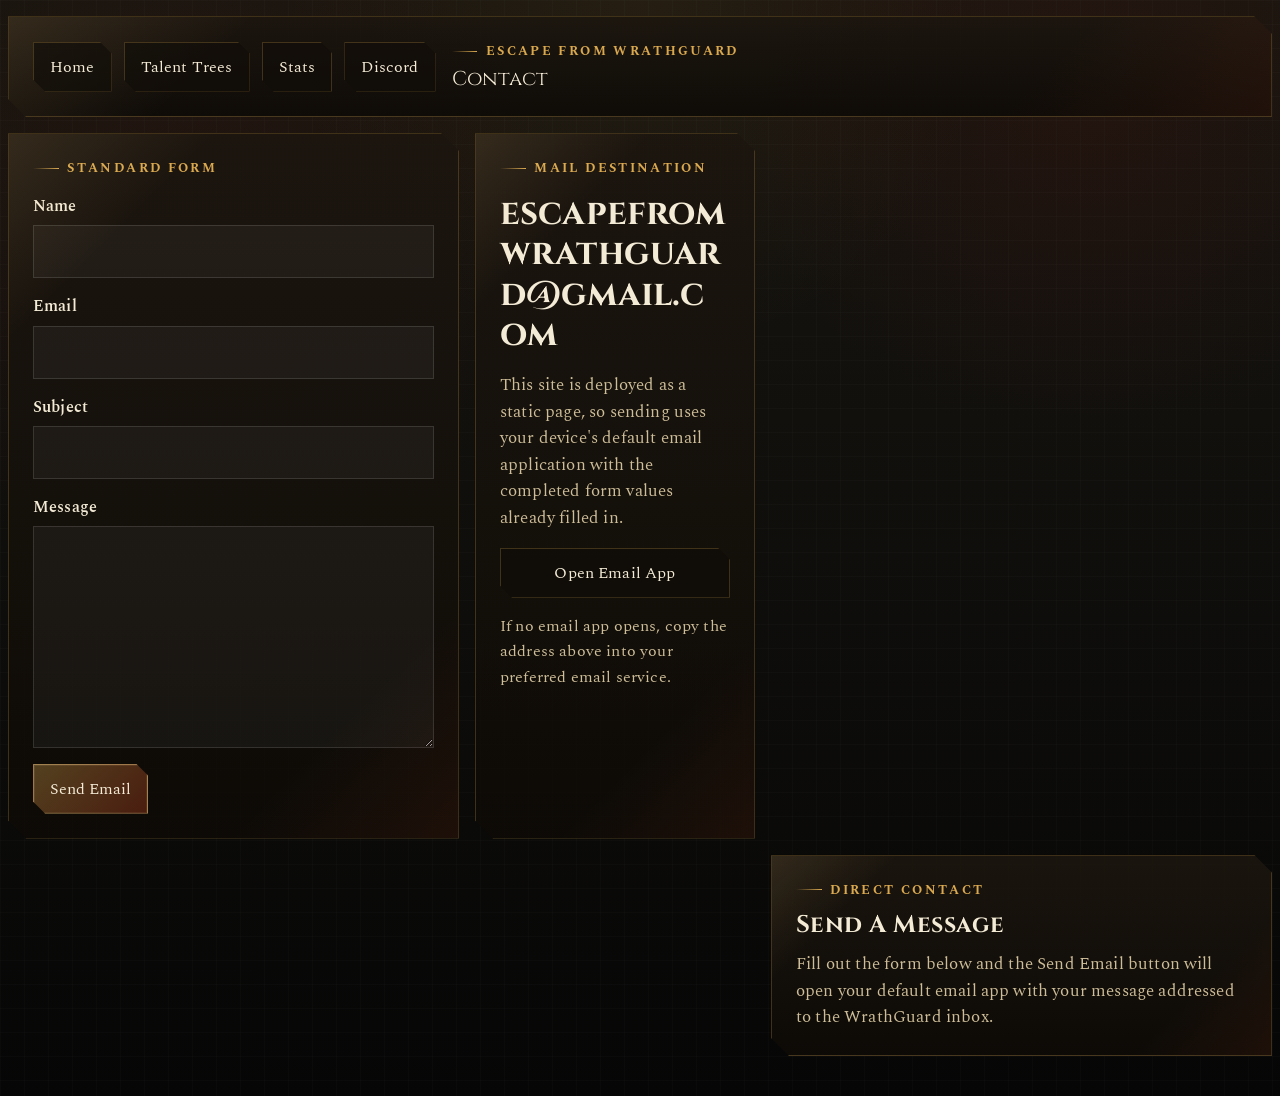
==== contact.html @ b1c2af41 "alright now I wan yout you to add a couple more tabs, Contact Page they fill out a standard form and" ====
<!doctype html>
<html lang="en">
<head>
    <meta charset="utf-8">
    <meta name="viewport" content="width=device-width, initial-scale=1">
    <title>Escape From WrathGuard | Contact</title>
    <meta name="description" content="Contact the Escape From WrathGuard team.">
    <link rel="preconnect" href="https://fonts.googleapis.com">
    <link rel="preconnect" href="https://fonts.gstatic.com" crossorigin>
    <link href="https://fonts.googleapis.com/css2?family=Cinzel:wght@500;700;800&family=Spectral:wght@400;500;600&display=swap" rel="stylesheet">
    <link rel="stylesheet" href="css/style.css?v=20260525d">
</head>
<body data-page="contact">
    <div class="viewer-shell">
        <header class="viewer-topbar panel-cutout reveal-up">
            <div class="viewer-topbar-links">
                <a class="ghost-link" href="index.html">Home</a>
                <a class="ghost-link" href="talent-tree.html">Talent Trees</a>
                <a class="ghost-link" href="stats.html">Stats</a>
                <a class="ghost-link" href="https://discord.gg/Rebn99J95F" target="_blank" rel="noreferrer">Discord</a>
            </div>
            <div class="viewer-branding">
                <div class="eyebrow">Escape From Wrathguard</div>
                <div class="viewer-brand-title">Contact</div>
            </div>
        </header>

        <main class="contact-main">
            <section class="tree-hero panel-cutout reveal-up">
                <div class="eyebrow">Direct Contact</div>
                <h1>Send A Message</h1>
                <p class="tree-description">Fill out the form below and the Send Email button will open your default email app with your message addressed to the WrathGuard inbox.</p>
            </section>

            <section class="contact-grid reveal-up">
                <article class="panel-cutout contact-panel">
                    <div class="eyebrow">Standard Form</div>
                    <form class="contact-form" id="contactForm">
                        <label class="contact-field" for="contactName">
                            <span>Name</span>
                            <input class="contact-input" id="contactName" name="name" type="text" autocomplete="name" required>
                        </label>
                        <label class="contact-field" for="contactEmail">
                            <span>Email</span>
                            <input class="contact-input" id="contactEmail" name="email" type="email" autocomplete="email" required>
                        </label>
                        <label class="contact-field" for="contactSubject">
                            <span>Subject</span>
                            <input class="contact-input" id="contactSubject" name="subject" type="text" required>
                        </label>
                        <label class="contact-field" for="contactMessage">
                            <span>Message</span>
                            <textarea class="contact-input contact-textarea" id="contactMessage" name="message" rows="8" required></textarea>
                        </label>
                        <div class="contact-actions">
                            <button class="button-ornate" type="submit">Send Email</button>
                        </div>
                    </form>
                </article>

                <aside class="panel-cutout contact-panel contact-panel-side">
                    <div class="eyebrow">Mail Destination</div>
                    <h2 class="contact-side-title">escapefromwrathguard@gmail.com</h2>
                    <p class="section-copy">This site is deployed as a static page, so sending uses your device's default email application with the completed form values already filled in.</p>
                    <a class="button-ghost" href="mailto:escapefromwrathguard@gmail.com">Open Email App</a>
                    <p class="contact-note">If no email app opens, copy the address above into your preferred email service.</p>
                </aside>
            </section>
        </main>
    </div>

    <script src="js/app.js?v=20260525d" defer></script>
</body>
</html>
---- css/style.css ----
@font-face {
    font-family: "Aquire";
    src: url("../assets/fonts/Aquire-BW0ox.otf") format("opentype");
    font-weight: 400;
    font-style: normal;
    font-display: swap;
}

@font-face {
    font-family: "Aquire";
    src: url("../assets/fonts/AquireBold-8Ma60.otf") format("opentype");
    font-weight: 700;
    font-style: normal;
    font-display: swap;
}

:root {
    --bg-0: #060606;
    --bg-1: #11100d;
    --bg-2: #18150f;
    --panel: rgba(18, 14, 9, 0.88);
    --panel-soft: rgba(26, 20, 14, 0.72);
    --stroke: rgba(218, 168, 79, 0.24);
    --stroke-strong: rgba(240, 203, 132, 0.5);
    --text: #f4ebd6;
    --muted: #cdbd98;
    --gold: #d9a84f;
    --ember: #b84e26;
    --wine: #6f2319;
    --shadow: 0 24px 60px rgba(0, 0, 0, 0.35);
    --cutout-shape: polygon(0 0, calc(100% - 18px) 0, 100% 18px, 100% 100%, 18px 100%, 0 calc(100% - 18px));
}

* {
    box-sizing: border-box;
}

html {
    min-height: 100%;
    background:
        radial-gradient(circle at top, rgba(199, 130, 51, 0.08), transparent 28%),
        radial-gradient(circle at 15% 20%, rgba(120, 31, 20, 0.14), transparent 26%),
        radial-gradient(circle at 85% 8%, rgba(106, 24, 18, 0.16), transparent 24%),
        linear-gradient(180deg, var(--bg-2) 0%, var(--bg-1) 38%, var(--bg-0) 100%);
}

body {
    margin: 0;
    min-height: 100vh;
    color: var(--text);
    font-family: "Spectral", Georgia, serif;
    letter-spacing: 0.01em;
    background-image:
        linear-gradient(rgba(255, 255, 255, 0.015) 1px, transparent 1px),
        linear-gradient(90deg, rgba(255, 255, 255, 0.015) 1px, transparent 1px);
    background-size: 24px 24px;
}

a {
    color: inherit;
    text-decoration: none;
}

button {
    font: inherit;
    touch-action: manipulation;
    -webkit-tap-highlight-color: transparent;
}

.mono {
    font-family: Consolas, "Courier New", monospace;
}

.hidden {
    display: none !important;
}

.page-shell {
    width: min(1440px, calc(100% - 2rem));
    margin: 0 auto;
    padding: 1.5rem 0 3rem;
}

.page-shell-home {
    display: grid;
    gap: 1.5rem;
    padding-bottom: 3.5rem;
}

.viewer-shell {
    width: min(1920px, calc(100% - 1rem));
    margin: 0 auto;
    padding: 1rem 0 2.5rem;
}

.panel-cutout {
    position: relative;
    overflow: hidden;
    background: linear-gradient(180deg, rgba(28, 22, 15, 0.92), rgba(14, 11, 7, 0.92));
    border: 1px solid var(--stroke);
    box-shadow: var(--shadow);
    clip-path: var(--cutout-shape);
}

.panel-cutout::before {
    content: "";
    position: absolute;
    inset: 0;
    pointer-events: none;
    background:
        linear-gradient(135deg, rgba(255, 214, 137, 0.11), transparent 18%),
        linear-gradient(315deg, rgba(179, 66, 31, 0.1), transparent 20%);
}

.eyebrow {
    display: inline-flex;
    align-items: center;
    gap: 0.55rem;
    font-size: 0.82rem;
    font-weight: 700;
    text-transform: uppercase;
    letter-spacing: 0.18em;
    color: var(--gold);
}

.eyebrow::before {
    content: "";
    width: 1.6rem;
    height: 1px;
    background: linear-gradient(90deg, transparent, currentColor);
}

.site-hero,
.landing-banner,
.viewer-topbar,
.tree-hero,
.class-rail-panel,
.viewer-section-panel,
.board-panel,
.section-block {
    padding: 1.5rem;
}

.site-hero {
    display: grid;
    gap: 1rem;
    min-height: 320px;
    align-content: center;
}

.landing-banner {
    position: relative;
    display: grid;
    gap: 1.5rem;
    min-height: 520px;
    background:
        radial-gradient(circle at 82% 18%, rgba(219, 174, 94, 0.24), transparent 18%),
        radial-gradient(circle at 18% 28%, rgba(118, 25, 19, 0.34), transparent 26%),
        linear-gradient(135deg, rgba(42, 26, 17, 0.94), rgba(9, 8, 7, 0.98));
    isolation: isolate;
}

.alien-invasion {
    position: absolute;
    inset: 0;
    z-index: 0;
    overflow: hidden;
    pointer-events: none;
}

.alien-invasion::before,
.alien-invasion::after {
    content: "";
    position: absolute;
    inset: 0;
}

.alien-invasion::before {
    background:
        radial-gradient(circle at 78% 16%, rgba(103, 255, 213, 0.18), transparent 0 11%),
        radial-gradient(circle at 70% 24%, rgba(77, 197, 181, 0.22), transparent 0 18%),
        linear-gradient(180deg, rgba(7, 41, 40, 0.3), rgba(5, 18, 18, 0.12) 40%, rgba(0, 0, 0, 0.54));
    opacity: 0.96;
}

.alien-invasion::after {
    inset: 10% -18% -24% 18%;
    background:
        radial-gradient(circle at 52% 44%, rgba(113, 255, 224, 0.2), transparent 0 32%),
        radial-gradient(circle at 48% 50%, rgba(113, 255, 224, 0.08), transparent 34%),
        conic-gradient(from 120deg, rgba(120, 255, 224, 0.16), transparent 22%, rgba(120, 255, 224, 0.12) 38%, transparent 62%, rgba(120, 255, 224, 0.14) 82%, transparent);
    filter: blur(14px);
    opacity: 0.78;
    animation: storm-rotation 16s linear infinite;
}

.storm-front,
.storm-eye,
.ion-veil,
.contagion-stream,
.virus-flare {
    position: absolute;
}

.storm-front {
    inset: auto 36% -10% -16%;
    height: 68%;
    background:
        radial-gradient(circle at 28% 42%, rgba(81, 235, 208, 0.16), transparent 0 28%),
        radial-gradient(circle at 42% 56%, rgba(81, 235, 208, 0.1), transparent 0 38%),
        radial-gradient(circle at 60% 50%, rgba(81, 235, 208, 0.08), transparent 0 44%);
    filter: blur(24px);
    opacity: 0.88;
    animation: storm-drift 12s ease-in-out infinite;
}

.storm-front-primary {
    clip-path: ellipse(58% 52% at 42% 58%);
}

.storm-front-secondary {
    inset: -4% -16% auto 34%;
    height: 58%;
    opacity: 0.72;
    transform: scaleX(-1);
    clip-path: ellipse(52% 44% at 58% 42%);
    animation-duration: 15s;
}

.storm-eye {
    top: 8%;
    right: 6%;
    width: 24rem;
    height: 24rem;
    border-radius: 50%;
    background:
        radial-gradient(circle at 50% 50%, rgba(198, 255, 244, 0.5), rgba(127, 255, 225, 0.2) 9%, rgba(24, 62, 60, 0.9) 18%, rgba(10, 20, 21, 0.86) 34%, rgba(0, 0, 0, 0) 58%),
        conic-gradient(from 180deg, rgba(132, 255, 226, 0.22), transparent 18%, rgba(132, 255, 226, 0.14) 44%, transparent 70%, rgba(132, 255, 226, 0.18));
    filter: blur(2px);
    box-shadow: 0 0 42px rgba(76, 246, 214, 0.18);
    opacity: 0.84;
    animation: storm-rotation 18s linear infinite;
}

.storm-eye::before,
.storm-eye::after {
    content: "";
    position: absolute;
    inset: 10%;
    border-radius: 50%;
    border: 1px solid rgba(118, 255, 227, 0.14);
    opacity: 0.8;
}

.storm-eye::before {
    inset: 22%;
    animation: contagion-pulse 4.8s ease-in-out infinite;
}

.storm-eye::after {
    inset: 4%;
    animation: contagion-pulse 7.2s ease-in-out infinite reverse;
}

.ion-veil {
    width: 36%;
    height: 112%;
    background:
        radial-gradient(circle at 32% 18%, rgba(180, 255, 238, 0.12) 0 5%, transparent 12%),
        radial-gradient(circle at 58% 26%, rgba(180, 255, 238, 0.1) 0 7%, transparent 14%),
        radial-gradient(circle at 46% 42%, rgba(123, 255, 222, 0.12) 0 18%, transparent 34%),
        radial-gradient(circle at 62% 64%, rgba(123, 255, 222, 0.1) 0 16%, transparent 30%),
        radial-gradient(circle at 34% 78%, rgba(123, 255, 222, 0.08) 0 12%, transparent 24%);
    border-radius: 46% 54% 40% 60% / 28% 34% 66% 72%;
    filter: blur(18px);
    opacity: 0.26;
    transform-origin: top center;
    mix-blend-mode: screen;
    animation: veil-surge 6.2s ease-in-out infinite;
    mask-image: radial-gradient(circle at 50% 46%, black 0 42%, transparent 76%);
}

.ion-veil-one {
    top: 14%;
    right: 7%;
    transform: rotate(6deg);
}

.ion-veil-two {
    top: 8%;
    right: 20%;
    width: 24%;
    opacity: 0.18;
    transform: rotate(12deg);
    animation-delay: -1.8s;
}

.contagion-stream {
    width: 18rem;
    height: 28rem;
    background:
        radial-gradient(circle at 50% 10%, rgba(178, 255, 236, 0.24) 0 4%, transparent 10%),
        radial-gradient(circle at 44% 24%, rgba(137, 255, 224, 0.2) 0 7%, transparent 14%),
        radial-gradient(circle at 58% 42%, rgba(137, 255, 224, 0.16) 0 9%, transparent 18%),
        radial-gradient(circle at 36% 64%, rgba(137, 255, 224, 0.14) 0 8%, transparent 17%),
        radial-gradient(circle at 60% 82%, rgba(137, 255, 224, 0.12) 0 10%, transparent 18%),
        linear-gradient(104deg, transparent 0 42%, rgba(137, 255, 224, 0.16) 44% 46%, transparent 48% 100%),
        linear-gradient(82deg, transparent 0 30%, rgba(137, 255, 224, 0.14) 32% 34%, transparent 36% 100%),
        linear-gradient(126deg, transparent 0 56%, rgba(137, 255, 224, 0.12) 58% 60%, transparent 62% 100%);
    border-radius: 48% 52% 50% 50% / 10% 10% 90% 90%;
    filter: blur(9px);
    opacity: 0.3;
    mix-blend-mode: screen;
    mask-image: radial-gradient(ellipse at 50% 8%, black 0 12%, rgba(0, 0, 0, 0.95) 20%, rgba(0, 0, 0, 0.62) 42%, transparent 78%);
    animation: contagion-fall 6.8s ease-in-out infinite;
}

.contagion-stream-one {
    top: 8%;
    right: 10%;
    transform: rotate(8deg);
}

.contagion-stream-two {
    top: 14%;
    right: 24%;
    width: 12rem;
    height: 20rem;
    opacity: 0.18;
    transform: rotate(14deg);
    animation-duration: 8.6s;
    animation-delay: -1.3s;
}

.virus-flare {
    width: var(--flare-size, 0.95rem);
    height: var(--flare-size, 0.95rem);
    border-radius: 50%;
    background: radial-gradient(circle, rgba(229, 255, 249, 0.98) 0 20%, rgba(146, 255, 226, 0.92) 32%, rgba(99, 255, 214, 0.54) 52%, rgba(99, 255, 214, 0) 76%);
    box-shadow: 0 0 10px rgba(120, 255, 223, 0.55), 0 0 22px rgba(120, 255, 223, 0.28);
    mix-blend-mode: screen;
    opacity: 0.76;
}

.virus-flare::before,
.virus-flare::after {
    content: "";
    position: absolute;
}

.virus-flare::before {
    inset: -180%;
    border-radius: 50%;
    background: radial-gradient(circle, rgba(120, 255, 223, 0.22) 0 8%, rgba(120, 255, 223, 0.12) 20%, rgba(120, 255, 223, 0) 64%);
    filter: blur(8px);
    opacity: 0.38;
    animation: firefly-aura 4.6s ease-in-out infinite;
}

.virus-flare::after {
    inset: -60%;
    border-radius: 50%;
    border: 1px solid rgba(169, 255, 237, 0.2);
    opacity: 0.24;
    animation: firefly-ring 5.2s ease-in-out infinite;
}

.virus-flare-one {
    --flare-size: 1rem;
    top: 54%;
    left: 8%;
    animation: virus-float-one 14.5s ease-in-out infinite, firefly-glimmer 4.9s ease-in-out infinite;
}

.virus-flare-two {
    --flare-size: 0.78rem;
    top: 66%;
    left: 26%;
    opacity: 0.58;
    animation: virus-float-two 11.8s ease-in-out infinite, firefly-glimmer 4.2s ease-in-out infinite -1.6s;
}

.virus-flare-three {
    --flare-size: 0.86rem;
    top: 40%;
    left: 48%;
    opacity: 0.54;
    animation: virus-float-three 13.2s ease-in-out infinite, firefly-glimmer 5.4s ease-in-out infinite -2.4s;
}

.virus-flare-four {
    --flare-size: 0.68rem;
    top: 24%;
    left: 68%;
    opacity: 0.46;
    animation: virus-float-four 10.6s ease-in-out infinite, firefly-glimmer 3.9s ease-in-out infinite -0.8s;
}

.virus-flare-five {
    --flare-size: 0.92rem;
    top: 58%;
    left: 70%;
    opacity: 0.62;
    animation: virus-float-five 15.1s ease-in-out infinite, firefly-glimmer 5.7s ease-in-out infinite -3s;
}

.landing-banner::after {
    content: "";
    position: absolute;
    inset: auto 0 0 0;
    height: 55%;
    background:
        linear-gradient(180deg, transparent, rgba(0, 0, 0, 0.34)),
        linear-gradient(90deg, rgba(255, 255, 255, 0.015) 1px, transparent 1px);
    background-size: auto, 28px 28px;
    pointer-events: none;
    opacity: 0.9;
}

.landing-banner-top,
.landing-banner-body {
    position: relative;
    z-index: 1;
}

.landing-banner-top {
    display: flex;
    justify-content: space-between;
    align-items: center;
    gap: 1rem;
}

.home-nav-menu {
    position: relative;
    margin-left: auto;
    z-index: 5;
}

.landing-brand-mark,
.landing-banner-title,
.home-tab {
    font-family: "Aquire", "Cinzel", Georgia, serif;
}

.landing-brand-mark {
    color: rgba(248, 230, 191, 0.88);
    font-size: clamp(0.88rem, 1.25vw, 1.05rem);
    letter-spacing: 0.18em;
    text-transform: uppercase;
}

.home-menu-button {
    display: inline-grid;
    gap: 0.28rem;
    align-items: center;
    justify-items: center;
    width: 52px;
    min-height: 52px;
    padding: 0.8rem 0.7rem;
    border: 1px solid rgba(255, 235, 193, 0.18);
    background: rgba(13, 11, 9, 0.62);
    color: var(--text);
    clip-path: polygon(0 0, calc(100% - 12px) 0, 100% 12px, 100% 100%, 12px 100%, 0 calc(100% - 12px));
    cursor: pointer;
    transition: transform 160ms ease, border-color 160ms ease, background-color 160ms ease;
}

.home-menu-button:hover,
.home-menu-button[aria-expanded="true"] {
    transform: translateY(-2px);
    border-color: var(--stroke-strong);
    background: rgba(29, 20, 13, 0.82);
}

.home-menu-button-line {
    width: 20px;
    height: 2px;
    background: currentColor;
    border-radius: 999px;
}

.home-tabs {
    position: absolute;
    top: calc(100% + 0.75rem);
    right: 0;
    z-index: 4;
    display: grid;
    gap: 0.75rem;
    min-width: 220px;
    opacity: 0;
    visibility: hidden;
    pointer-events: none;
    transform: translateY(-0.35rem);
    transition: opacity 180ms ease, transform 180ms ease, visibility 180ms ease;
}

.home-tabs.is-open {
    opacity: 1;
    visibility: visible;
    pointer-events: auto;
    transform: translateY(0);
}

.home-tab {
    display: flex;
    align-items: center;
    justify-content: center;
    min-height: 44px;
    padding: 0.7rem 1rem;
    border: 1px solid rgba(255, 235, 193, 0.18);
    background: rgba(13, 11, 9, 0.56);
    color: var(--text);
    font-size: 0.72rem;
    letter-spacing: 0.14em;
    text-transform: uppercase;
    clip-path: polygon(0 0, calc(100% - 12px) 0, 100% 12px, 100% 100%, 12px 100%, 0 calc(100% - 12px));
}

.landing-banner-body {
    display: grid;
    align-content: end;
    gap: 1rem;
    max-width: 900px;
    padding-top: clamp(2rem, 13vw, 8rem);
}

.landing-banner-title {
    margin: 0;
    max-width: 10ch;
    font-size: clamp(3rem, 7vw, 6.2rem);
    line-height: 1.02;
    letter-spacing: 0.08em;
    text-transform: uppercase;
    text-shadow: 0 0 26px rgba(255, 214, 143, 0.12);
}

.site-hero h1,
.tree-hero h1,
.selected-panel h2,
.section-heading h2 {
    margin: 0;
    font-family: "Cinzel", Georgia, serif;
    line-height: 0.95;
    letter-spacing: 0.02em;
}

.site-hero h1 {
    font-size: clamp(3rem, 8vw, 6.2rem);
    max-width: 8ch;
}

.hero-copy,
.tree-description,
.selected-description,
.section-copy {
    margin: 0;
    max-width: 70ch;
    color: var(--muted);
    font-size: 1.04rem;
    line-height: 1.6;
}

.section-copy-wide,
.about-lead {
    max-width: none;
}

.about-lead {
    color: var(--text);
    font-size: 1.1rem;
}

.hero-actions {
    display: flex;
    flex-wrap: wrap;
    align-items: center;
    gap: 1rem;
}

.hero-note,
.selected-rank-note,
.detail-item-muted,
.tree-stats,
.selected-node-type {
    color: var(--muted);
}

.button-ornate,
.button-ghost,
.ghost-link,
.class-chip,
.viewer-tab,
.stats-subtab,
.class-card-link {
    transition: transform 160ms ease, border-color 160ms ease, background-color 160ms ease, box-shadow 160ms ease;
}

.button-ornate,
.button-ghost,
.ghost-link,
.class-chip,
.viewer-tab,
.stats-subtab,
.panel-actions button {
    display: inline-flex;
    align-items: center;
    justify-content: center;
    gap: 0.55rem;
    min-height: 46px;
    padding: 0.75rem 1rem;
    border: 1px solid var(--stroke);
    color: var(--text);
    background: rgba(38, 26, 15, 0.66);
    clip-path: polygon(0 0, calc(100% - 12px) 0, 100% 12px, 100% 100%, 12px 100%, 0 calc(100% - 12px));
    cursor: pointer;
}

.button-ornate {
    background: linear-gradient(135deg, rgba(217, 168, 79, 0.34), rgba(152, 53, 26, 0.44));
    border-color: var(--stroke-strong);
    box-shadow: inset 0 0 0 1px rgba(255, 225, 170, 0.08), 0 12px 28px rgba(0, 0, 0, 0.24);
}

.button-ghost,
.ghost-link {
    background: rgba(17, 13, 9, 0.64);
}

.button-ornate:hover,
.button-ghost:hover,
.ghost-link:hover,
.class-chip:hover,
.viewer-tab:hover,
.stats-subtab:hover,
.home-tab:hover,
.panel-actions button:hover,
.class-card:hover {
    transform: translateY(-2px);
    border-color: var(--stroke-strong);
}

.section-block {
    margin-top: 1.5rem;
}

.about-section {
    display: grid;
    gap: 1.5rem;
}

.section-heading {
    display: flex;
    flex-wrap: wrap;
    justify-content: space-between;
    gap: 1rem;
    align-items: end;
    margin-bottom: 1.5rem;
}

.section-heading-stacked {
    align-items: start;
}

.lore-grid {
    display: grid;
    grid-template-columns: repeat(2, minmax(0, 1fr));
    gap: 1rem;
}

.lore-panel {
    display: grid;
    gap: 0.85rem;
    min-height: 100%;
    padding: 1.35rem;
    background:
        linear-gradient(180deg, rgba(255, 255, 255, 0.025), transparent 25%),
        linear-gradient(135deg, rgba(217, 168, 79, 0.12), rgba(111, 35, 25, 0.12)),
        rgba(12, 10, 8, 0.88);
}

.lore-panel h3 {
    margin: 0;
    font-family: "Cinzel", Georgia, serif;
    font-size: 1.4rem;
    line-height: 1.1;
}

.lore-panel p,
.lore-panel blockquote {
    margin: 0;
    color: var(--muted);
    line-height: 1.75;
}

.lore-panel-quote {
    grid-column: 1 / -1;
}

.lore-panel-quote blockquote {
    padding-left: 1rem;
    border-left: 2px solid rgba(252, 224, 163, 0.42);
    color: var(--text);
    font-size: 1.08rem;
}

.class-grid {
    display: grid;
    grid-template-columns: repeat(auto-fit, minmax(250px, 1fr));
    gap: 1rem;
}

.class-card {
    position: relative;
    display: grid;
    gap: 0.9rem;
    min-height: 280px;
    padding: 1.25rem;
    background:
        linear-gradient(180deg, rgba(255, 255, 255, 0.02), transparent 28%),
        linear-gradient(135deg, rgba(217, 168, 79, 0.18), rgba(184, 78, 38, 0.12)),
        rgba(14, 11, 8, 0.86);
    border: 1px solid rgba(255, 255, 255, 0.08);
    clip-path: var(--cutout-shape);
    overflow: hidden;
}

.class-card::after {
    content: "";
    position: absolute;
    inset: auto -15% 0 auto;
    width: 120px;
    height: 120px;
    background: radial-gradient(circle, var(--accent-color, rgba(217, 168, 79, 0.26)), transparent 70%);
    opacity: 0.6;
}

.class-card-title {
    margin: 0;
    font-family: "Cinzel", Georgia, serif;
    font-size: 1.85rem;
    line-height: 1;
}

.class-card-summary {
    margin: 0;
    color: var(--muted);
    line-height: 1.55;
}

.class-card-tags,
.tree-stats,
.class-rail {
    display: flex;
    flex-wrap: wrap;
    gap: 0.55rem;
}

.class-tag,
.stat-pill {
    display: inline-flex;
    align-items: center;
    padding: 0.4rem 0.7rem;
    border: 1px solid rgba(255, 255, 255, 0.08);
    background: rgba(255, 255, 255, 0.04);
    font-size: 0.82rem;
    text-transform: uppercase;
    letter-spacing: 0.1em;
}

.viewer-topbar {
    display: grid;
    grid-template-columns: auto 1fr;
    gap: 1rem;
    align-items: center;
}

.viewer-controls {
    display: grid;
    gap: 0.75rem;
}

.viewer-controls-panel {
    margin-top: 0.2rem;
}

.viewer-level-panel {
    display: grid;
    gap: 0.35rem;
    min-width: 0;
    padding: 0.8rem 0.95rem;
    border: 1px solid rgba(255, 255, 255, 0.08);
    background: rgba(17, 13, 9, 0.64);
    clip-path: polygon(0 0, calc(100% - 12px) 0, 100% 12px, 100% 100%, 12px 100%, 0 calc(100% - 12px));
}

.viewer-level-label {
    margin: 0;
}

.viewer-level-row {
    display: flex;
    align-items: center;
    flex-wrap: wrap;
    gap: 0.65rem;
}

.viewer-level-input {
    width: 92px;
    min-height: 42px;
    padding: 0.55rem 0.75rem;
    border: 1px solid rgba(255, 255, 255, 0.1);
    background: rgba(255, 255, 255, 0.03);
    color: var(--text);
    font-family: "Cinzel", Georgia, serif;
    font-size: 1rem;
}

.viewer-level-input:focus {
    outline: 1px solid var(--stroke-strong);
    outline-offset: 0;
}

.viewer-points-pill {
    white-space: nowrap;
}

.viewer-controls-panel .button-ghost {
    width: 100%;
}

.viewer-level-note,
.node-tooltip-hint {
    color: var(--muted);
    font-size: 0.84rem;
    line-height: 1.45;
}

.viewer-branding {
    display: grid;
    gap: 0.25rem;
}

.viewer-topbar-links {
    display: flex;
    flex-wrap: wrap;
    gap: 0.75rem;
    align-items: center;
}

.viewer-brand-title {
    font-family: "Cinzel", Georgia, serif;
    font-size: 1.25rem;
}

.viewer-layout {
    display: grid;
    grid-template-columns: minmax(0, 1fr);
    margin-top: 1rem;
}

.contact-main {
    display: grid;
    gap: 1rem;
    margin-top: 1rem;
}

.contact-grid {
    display: grid;
    grid-template-columns: minmax(0, 1.45fr) minmax(280px, 0.85fr);
    gap: 1rem;
}

.contact-panel {
    display: grid;
    gap: 1rem;
    padding: 1.5rem;
}

.contact-form {
    display: grid;
    gap: 1rem;
}

.contact-field {
    display: grid;
    gap: 0.45rem;
    color: var(--text);
    font-weight: 600;
}

.contact-input {
    width: 100%;
    min-height: 46px;
    padding: 0.85rem 0.95rem;
    border: 1px solid rgba(255, 255, 255, 0.12);
    background: rgba(255, 255, 255, 0.04);
    color: var(--text);
    font: inherit;
}

.contact-input:focus {
    outline: 1px solid var(--stroke-strong);
    outline-offset: 0;
}

.contact-textarea {
    min-height: 220px;
    resize: vertical;
}

.contact-actions {
    display: flex;
    flex-wrap: wrap;
    gap: 0.75rem;
}

.contact-panel-side {
    align-content: start;
}

.contact-side-title {
    margin: 0;
    font-family: "Cinzel", Georgia, serif;
    font-size: clamp(1.5rem, 3vw, 2.2rem);
    line-height: 1.15;
    overflow-wrap: anywhere;
}

.contact-note {
    margin: 0;
    color: var(--muted);
    line-height: 1.6;
}

.viewer-main {
    display: grid;
    width: 100%;
    grid-template-columns: minmax(280px, 420px) minmax(0, 1fr);
    grid-template-areas:
        "class hero"
        "board board";
    align-items: stretch;
    gap: 1rem;
}

.viewer-main-stats {
    grid-template-columns: minmax(0, 1fr);
    grid-template-areas:
        "hero"
        "board";
}

.class-rail-panel,
.tree-hero,
.board-panel {
    position: relative;
}

.board-panel {
    display: grid;
    grid-area: board;
    width: 100%;
    gap: 1rem;
    overflow: visible;
}

.viewer-section-panel {
    display: grid;
    grid-area: board;
    width: 100%;
    gap: 1rem;
    overflow: visible;
}

.viewer-class-panel {
    display: grid;
    gap: 0.8rem;
    grid-area: class;
    width: 100%;
}

.tree-hero {
    grid-area: hero;
    width: 100%;
}

.stats-subtabs {
    display: flex;
    flex-wrap: wrap;
    gap: 0.65rem;
}

.stats-subtab {
    border-color: rgba(255, 255, 255, 0.08);
    background: rgba(255, 255, 255, 0.04);
}

.stats-subtab.is-active {
    border-color: var(--stroke-strong);
    background: linear-gradient(135deg, rgba(217, 168, 79, 0.2), rgba(184, 78, 38, 0.16));
}

.stats-subpanel {
    display: grid;
    gap: 1rem;
    min-width: 0;
}

.stats-scaling-header {
    display: flex;
    justify-content: space-between;
    gap: 1rem;
    align-items: end;
    flex-wrap: wrap;
}

.stats-scaling-title,
.stat-scaling-card-title {
    margin: 0;
    font-family: "Cinzel", Georgia, serif;
}

.stats-scaling-copy,
.stats-scaling-empty {
    margin: 0;
    max-width: 70ch;
    color: var(--muted);
    line-height: 1.6;
}

.stats-scaling-grid {
    display: grid;
    grid-template-columns: minmax(0, 1fr);
    gap: 1rem;
}

.stats-matrix-scroll {
    width: 100%;
    overflow-x: auto;
    overflow-y: hidden;
    padding-bottom: 0.35rem;
    overscroll-behavior: contain;
    -webkit-overflow-scrolling: touch;
}

.stats-matrix {
    width: max(100%, 1180px);
    border-collapse: collapse;
    border-spacing: 0;
    background:
        linear-gradient(180deg, rgba(255, 255, 255, 0.02), transparent 26%),
        rgba(12, 10, 8, 0.92);
}

.stats-matrix th,
.stats-matrix td {
    min-width: 110px;
    padding: 0.9rem 1rem;
    border: 1px solid rgba(255, 255, 255, 0.08);
    text-align: center;
    white-space: nowrap;
}

.stats-matrix thead th {
    color: var(--gold);
    font-family: "Cinzel", Georgia, serif;
    font-size: 0.9rem;
    letter-spacing: 0.06em;
    text-transform: uppercase;
    background: rgba(25, 18, 12, 0.98);
}

.stats-matrix tbody th {
    min-width: 250px;
    color: var(--text);
    text-align: left;
    font-weight: 600;
    background: rgba(18, 14, 9, 0.98);
}

.stats-matrix .is-sticky {
    position: sticky;
    left: 0;
    z-index: 1;
}

.stats-matrix thead .is-sticky {
    z-index: 2;
}

.stats-matrix-value {
    color: var(--muted);
    font-family: "Cinzel", Georgia, serif;
    letter-spacing: 0.05em;
}

.stats-matrix tbody tr:nth-child(odd) td {
    background: rgba(255, 255, 255, 0.025);
}

.stats-matrix tbody tr.is-total th,
.stats-matrix tbody tr.is-total td {
    color: var(--text);
    font-weight: 700;
    background: linear-gradient(135deg, rgba(217, 168, 79, 0.16), rgba(184, 78, 38, 0.14));
}

.stat-scaling-card {
    display: grid;
    gap: 1rem;
    padding: 1.1rem;
    background:
        linear-gradient(180deg, rgba(255, 255, 255, 0.03), transparent 24%),
        linear-gradient(135deg, rgba(217, 168, 79, 0.14), rgba(184, 78, 38, 0.1)),
        rgba(14, 11, 8, 0.86);
    border: 1px solid rgba(255, 255, 255, 0.08);
    clip-path: var(--cutout-shape);
}

.stat-scaling-card-header {
    display: grid;
    gap: 0.4rem;
}

.stat-scaling-rows {
    display: grid;
    gap: 0.6rem;
}

.stat-scaling-row {
    display: grid;
    grid-template-columns: minmax(0, 1fr) auto;
    gap: 0.75rem;
    align-items: center;
    padding: 0.85rem 0.95rem;
    border: 1px solid rgba(255, 255, 255, 0.08);
    background: rgba(255, 255, 255, 0.03);
}

.stat-scaling-label {
    font-size: 0.98rem;
    letter-spacing: 0.02em;
}

.stat-scaling-value {
    color: var(--gold);
    font-family: "Cinzel", Georgia, serif;
    font-size: 1rem;
    letter-spacing: 0.08em;
}

.class-chip {
    border-color: rgba(255, 255, 255, 0.08);
    background: rgba(255, 255, 255, 0.04);
}

.class-chip.is-active {
    border-color: var(--stroke-strong);
    background: linear-gradient(135deg, rgba(217, 168, 79, 0.2), rgba(184, 78, 38, 0.16));
}

.tree-hero {
    display: grid;
    gap: 0.9rem;
}

.tree-stats {
    gap: 0.65rem;
}

.board-scroll {
    width: 100%;
    overflow-x: auto;
    overflow-y: auto;
    padding-bottom: 0.25rem;
    overscroll-behavior: contain;
    -webkit-overflow-scrolling: touch;
}

.board-scroll.is-scrollable {
    padding-bottom: 0.75rem;
}

.board-fit {
    position: relative;
    display: flex;
    justify-content: center;
    align-items: start;
    width: 100%;
    min-width: 0;
    margin: 0 auto;
}

.talent-board {
    flex: 0 0 auto;
    position: relative;
    width: var(--board-width, 1760px);
    height: var(--board-height, 1820px);
    margin: 0 auto;
    border: 1px solid rgba(255, 255, 255, 0.05);
    background:
        radial-gradient(circle at top, rgba(255, 219, 155, 0.05), transparent 24%),
        linear-gradient(180deg, rgba(255, 255, 255, 0.02), transparent 18%),
        linear-gradient(90deg, rgba(255, 255, 255, 0.018) 1px, transparent 1px),
        linear-gradient(rgba(255, 255, 255, 0.018) 1px, transparent 1px),
        linear-gradient(180deg, rgba(23, 17, 12, 0.98), rgba(7, 5, 4, 0.98));
    background-size: auto, auto, 52px 52px, 52px 52px, auto;
    border-radius: 20px;
    transform-origin: top center;
}

.talent-board::before {
    content: "";
    position: absolute;
    inset: 1rem;
    border: 1px solid rgba(255, 255, 255, 0.05);
    pointer-events: none;
}

.connection-layer {
    position: absolute;
    inset: 0;
    z-index: 1;
    overflow: visible;
    width: 100%;
    height: 100%;
    pointer-events: none;
}

.connection-path {
    fill: none;
    stroke: rgba(216, 170, 82, 0.18);
    stroke-width: 3;
    stroke-linecap: round;
}

.connection-path.is-energized {
    stroke: rgba(241, 202, 129, 0.36);
}

.branch-label {
    position: absolute;
    z-index: 2;
    transform: translate(-50%, -50%);
    display: inline-flex;
    align-items: center;
    padding: 0.5rem 0.9rem;
    background: rgba(7, 6, 4, 0.72);
    border: 1px solid rgba(255, 255, 255, 0.08);
    font-family: "Cinzel", Georgia, serif;
    letter-spacing: 0.1em;
    text-transform: uppercase;
    font-size: 0.82rem;
}

.talent-node {
    position: absolute;
    z-index: 3;
    transform: translate(-50%, -50%);
    width: 146px;
    min-height: 154px;
    padding: 0.8rem;
    border: 1px solid rgba(255, 255, 255, 0.08);
    background:
        linear-gradient(180deg, rgba(255, 255, 255, 0.035), transparent 24%),
        linear-gradient(180deg, rgba(26, 22, 17, 0.95), rgba(8, 6, 4, 0.94));
    box-shadow: 0 10px 30px rgba(0, 0, 0, 0.26);
    color: var(--text);
    text-align: left;
    cursor: pointer;
}

.talent-node.is-active {
    border-color: rgba(224, 143, 70, 0.56);
}

.talent-node.is-signature {
    background:
        linear-gradient(180deg, rgba(255, 213, 140, 0.08), transparent 28%),
        linear-gradient(180deg, rgba(35, 24, 15, 0.96), rgba(10, 8, 6, 0.98));
    border-color: rgba(235, 196, 115, 0.48);
}

.talent-node.is-ranked {
    box-shadow: 0 14px 36px rgba(217, 168, 79, 0.12), 0 10px 28px rgba(0, 0, 0, 0.26);
}

.talent-node.is-selected {
    border-color: rgba(252, 224, 163, 0.75);
    box-shadow: 0 0 0 1px rgba(252, 224, 163, 0.15), 0 20px 40px rgba(0, 0, 0, 0.32);
}

.talent-node.is-placeholder {
    width: 98px;
    min-height: 98px;
    border-style: dashed;
    border-color: rgba(255, 255, 255, 0.12);
    background: rgba(255, 255, 255, 0.02);
    cursor: default;
    opacity: 0.28;
    pointer-events: none;
}

.talent-node:hover {
    transform: translate(-50%, calc(-50% - 4px));
}

.node-tooltip {
    position: absolute;
    z-index: 6;
    width: min(340px, calc(100% - 2rem));
    max-width: 340px;
}

.node-tooltip-body {
    display: grid;
    gap: 0.85rem;
    padding: 1rem;
}

.node-tooltip-header {
    display: flex;
    justify-content: space-between;
    gap: 0.75rem;
    align-items: start;
}

.node-tooltip-heading {
    display: grid;
    gap: 0.35rem;
}

.node-tooltip-title {
    margin: 0;
    font-family: "Cinzel", Georgia, serif;
    font-size: 1.35rem;
    line-height: 1.05;
}

.node-tooltip-close {
    min-width: 38px;
    min-height: 38px;
    padding: 0;
    border: 1px solid rgba(255, 255, 255, 0.08);
    background: rgba(255, 255, 255, 0.04);
    color: var(--text);
    cursor: pointer;
    clip-path: polygon(0 0, calc(100% - 10px) 0, 100% 10px, 100% 100%, 10px 100%, 0 calc(100% - 10px));
}

.node-tooltip-description {
    margin: 0;
    color: var(--muted);
    line-height: 1.55;
}

.node-tooltip-rank-row {
    display: flex;
    justify-content: space-between;
    gap: 0.75rem;
    align-items: center;
    padding: 0.75rem 0.85rem;
    border: 1px solid rgba(255, 255, 255, 0.06);
    background: rgba(255, 255, 255, 0.03);
}

.node-tooltip-rank-value {
    font-family: "Cinzel", Georgia, serif;
    letter-spacing: 0.04em;
}

.node-tooltip-actions {
    display: grid;
    grid-template-columns: repeat(3, minmax(0, 1fr));
    gap: 0.55rem;
}

.node-tooltip-hint {
    margin: 0;
}

.node-tooltip-actions button:disabled,
.node-tooltip-close:disabled {
    opacity: 0.45;
    cursor: not-allowed;
}

.node-tooltip-detail-block {
    display: grid;
    gap: 0.45rem;
}

.node-header {
    display: grid;
    grid-template-columns: 1fr auto;
    gap: 0.45rem;
    align-items: start;
}

.node-icon-wrap {
    width: 56px;
    height: 56px;
    display: grid;
    place-items: center;
    border: 1px solid rgba(255, 255, 255, 0.08);
    background: rgba(255, 255, 255, 0.03);
    overflow: hidden;
}

.node-icon-wrap img {
    width: 100%;
    height: 100%;
    object-fit: cover;
}

.node-fallback-icon {
    font-family: "Cinzel", Georgia, serif;
    font-size: 1.15rem;
    color: var(--gold);
}

.node-kind {
    justify-self: end;
    font-size: 0.68rem;
    text-transform: uppercase;
    letter-spacing: 0.12em;
    color: var(--muted);
}

.node-title {
    margin: 0.65rem 0 0;
    font-family: "Cinzel", Georgia, serif;
    font-size: 1rem;
    line-height: 1.15;
}

.node-pips {
    display: flex;
    gap: 0.28rem;
    margin-top: auto;
    padding-top: 0.85rem;
}

.node-pip {
    width: 100%;
    height: 6px;
    border: 1px solid rgba(255, 255, 255, 0.1);
    background: rgba(255, 255, 255, 0.03);
}

.node-pip.is-filled {
    background: linear-gradient(90deg, rgba(217, 168, 79, 0.95), rgba(250, 218, 163, 0.95));
    border-color: rgba(255, 231, 182, 0.32);
}

.panel-actions {
    display: grid;
    grid-template-columns: repeat(3, minmax(0, 1fr));
    gap: 0.6rem;
}

.panel-actions button:disabled {
    opacity: 0.4;
    cursor: not-allowed;
    transform: none;
}

.detail-list-block {
    display: grid;
    gap: 0.4rem;
}

.detail-label {
    font-size: 0.82rem;
    text-transform: uppercase;
    letter-spacing: 0.12em;
    color: var(--gold);
}

.detail-list {
    display: flex;
    flex-wrap: wrap;
    gap: 0.45rem;
}

.detail-item,
.detail-item-muted {
    padding: 0.4rem 0.65rem;
    border: 1px solid rgba(255, 255, 255, 0.08);
    background: rgba(255, 255, 255, 0.03);
    font-size: 0.9rem;
}

.state-message {
    margin-top: 1rem;
    padding: 1rem 1.15rem;
    border: 1px solid rgba(184, 78, 38, 0.42);
    background: rgba(111, 35, 25, 0.28);
    line-height: 1.6;
}

.reveal-up {
    animation: reveal-up 560ms cubic-bezier(0.2, 0.8, 0.2, 1) both;
}

@keyframes reveal-up {
    from {
        opacity: 0;
        transform: translateY(18px);
    }

    to {
        opacity: 1;
        transform: translateY(0);
    }
}

@keyframes storm-drift {
    0% {
        transform: translate3d(0, 0, 0) scale(1);
    }

    50% {
        transform: translate3d(2rem, -1rem, 0) scale(1.08);
    }

    100% {
        transform: translate3d(0, 0, 0) scale(1);
    }
}

@keyframes storm-rotation {
    0% {
        transform: rotate(0deg) scale(1);
    }

    50% {
        transform: rotate(180deg) scale(1.06);
    }

    100% {
        transform: rotate(360deg) scale(1);
    }
}

@keyframes veil-surge {
    0% {
        opacity: 0.12;
        transform: rotate(6deg) scale(0.9, 0.88);
    }

    50% {
        opacity: 0.3;
        transform: rotate(10deg) scale(1.06, 1.08);
        filter: blur(22px);
    }

    100% {
        opacity: 0.12;
        transform: rotate(6deg) scale(0.9, 0.88);
    }
}

@keyframes contagion-fall {
    0% {
        transform: translate3d(0, -1.4rem, 0) rotate(8deg) scale(0.92);
        opacity: 0.08;
    }

    40% {
        opacity: 0.34;
    }

    100% {
        transform: translate3d(-1.2rem, 2.4rem, 0) rotate(12deg) scale(1.08);
        opacity: 0.04;
    }
}

@keyframes firefly-glimmer {
    0%,
    100% {
        opacity: 0.22;
        filter: saturate(0.95);
    }

    18% {
        opacity: 0.86;
    }

    34% {
        opacity: 0.38;
    }

    58% {
        opacity: 0.94;
    }

    72% {
        opacity: 0.3;
    }

    88% {
        opacity: 0.72;
    }
}

@keyframes virus-float-one {
    0%,
    100% {
        transform: translate3d(0, 0, 0) rotate(-4deg);
    }

    23% {
        transform: translate3d(1.2rem, -1rem, 0) rotate(2deg);
    }

    57% {
        transform: translate3d(2.1rem, 0.6rem, 0) rotate(6deg);
    }

    81% {
        transform: translate3d(0.7rem, 1.1rem, 0) rotate(1deg);
    }
}

@keyframes virus-float-two {
    0%,
    100% {
        transform: translate3d(0, 0, 0) rotate(3deg);
    }

    28% {
        transform: translate3d(-0.8rem, -1.3rem, 0) rotate(-4deg);
    }

    62% {
        transform: translate3d(1.5rem, -0.2rem, 0) rotate(5deg);
    }

    84% {
        transform: translate3d(0.3rem, 1rem, 0) rotate(-1deg);
    }
}

@keyframes virus-float-three {
    0%,
    100% {
        transform: translate3d(0, 0, 0) rotate(-2deg);
    }

    19% {
        transform: translate3d(-1rem, 0.4rem, 0) rotate(4deg);
    }

    48% {
        transform: translate3d(1.4rem, -1.2rem, 0) rotate(-6deg);
    }

    76% {
        transform: translate3d(2rem, 0.8rem, 0) rotate(2deg);
    }
}

@keyframes virus-float-four {
    0%,
    100% {
        transform: translate3d(0, 0, 0) rotate(2deg);
    }

    34% {
        transform: translate3d(-1.4rem, 0.7rem, 0) rotate(-5deg);
    }

    58% {
        transform: translate3d(0.6rem, 1.4rem, 0) rotate(6deg);
    }

    86% {
        transform: translate3d(1.8rem, -0.6rem, 0) rotate(-1deg);
    }
}

@keyframes virus-float-five {
    0%,
    100% {
        transform: translate3d(0, 0, 0) rotate(-3deg);
    }

    26% {
        transform: translate3d(-1.1rem, -0.9rem, 0) rotate(4deg);
    }

    51% {
        transform: translate3d(-2rem, 0.4rem, 0) rotate(-4deg);
    }

    79% {
        transform: translate3d(0.8rem, 1.2rem, 0) rotate(3deg);
    }
}

@keyframes firefly-aura {
    0%,
    100% {
        transform: scale(0.74);
        opacity: 0.12;
    }

    50% {
        transform: scale(1.22);
        opacity: 0.34;
    }
}

@keyframes firefly-ring {
    0%,
    100% {
        transform: scale(0.82);
        opacity: 0.08;
    }

    50% {
        transform: scale(1.16);
        opacity: 0.26;
    }
}

@keyframes contagion-pulse {
    0%,
    100% {
        transform: scale(0.92);
        opacity: 0.26;
    }

    50% {
        transform: scale(1.06);
        opacity: 0.54;
    }
}

@media (max-width: 820px) {
    .lore-grid {
        grid-template-columns: 1fr;
    }

    .viewer-main {
        grid-template-columns: 1fr;
        grid-template-areas:
            "class"
            "hero"
            "board";
    }

    .panel-actions {
        grid-template-columns: 1fr;
    }

    .node-tooltip-actions {
        grid-template-columns: 1fr;
    }

    .stats-scaling-header {
        align-items: start;
    }
}

@media (max-width: 760px) {
    .page-shell,
    .viewer-shell {
        width: min(100%, calc(100% - 1rem));
        padding-top: 0.75rem;
    }

    .viewer-topbar {
        grid-template-columns: 1fr;
        justify-items: start;
    }

    .viewer-controls {
        width: 100%;
    }

    .viewer-level-panel {
        width: 100%;
    }

    .site-hero,
    .landing-banner,
    .viewer-topbar,
    .tree-hero,
    .class-rail-panel,
    .viewer-section-panel,
    .board-panel,
    .section-block {
        padding: 1.1rem;
    }

    .site-hero h1,
    .landing-banner-title {
        font-size: clamp(2.6rem, 16vw, 4.2rem);
    }

    .landing-banner {
        min-height: auto;
    }

    .alien-invasion {
        inset: 0 -14% 0 -6%;
    }

    .storm-eye {
        width: 16rem;
        height: 16rem;
        right: 2%;
    }

    .ion-veil-one {
        width: 42%;
        right: 2%;
    }

    .ion-veil-two {
        width: 30%;
        right: 18%;
    }

    .contagion-stream-one {
        right: 0;
        width: 10rem;
        height: 18rem;
    }

    .contagion-stream-two {
        right: 20%;
        width: 7rem;
        height: 14rem;
    }

    .virus-flare-one {
        top: 58%;
        left: 4%;
    }

    .virus-flare-two {
        top: 68%;
        left: 24%;
    }

    .virus-flare-three {
        top: 46%;
        left: 44%;
    }

    .virus-flare-four {
        top: 24%;
        left: 64%;
    }

    .virus-flare-five {
        top: 62%;
        left: 66%;
    }

    .landing-banner-top {
        display: grid;
        grid-template-columns: minmax(0, 1fr) auto;
        align-items: start;
    }

    .home-nav-menu {
        margin-left: 0;
        justify-self: end;
        align-self: start;
    }

    .home-tabs {
        min-width: min(240px, calc(100vw - 2rem));
        max-width: calc(100vw - 2rem);
        top: calc(100% + 0.5rem);
    }

    .home-tab {
        width: 100%;
    }

    .landing-banner-body {
        padding-top: 1rem;
    }

    .viewer-shell {
        width: calc(100% - 0.5rem);
        padding-top: 0.75rem;
    }

    .viewer-main {
        grid-template-columns: 1fr;
        grid-template-areas:
            "class"
            "hero"
            "board";
    }

    .contact-grid {
        grid-template-columns: 1fr;
    }

    .stats-subtabs {
        display: grid;
        grid-template-columns: 1fr;
    }

    .stats-subtab {
        width: 100%;
    }

    .stat-scaling-row {
        grid-template-columns: 1fr;
    }

    .node-tooltip {
        width: min(320px, calc(100% - 1rem));
    }

}
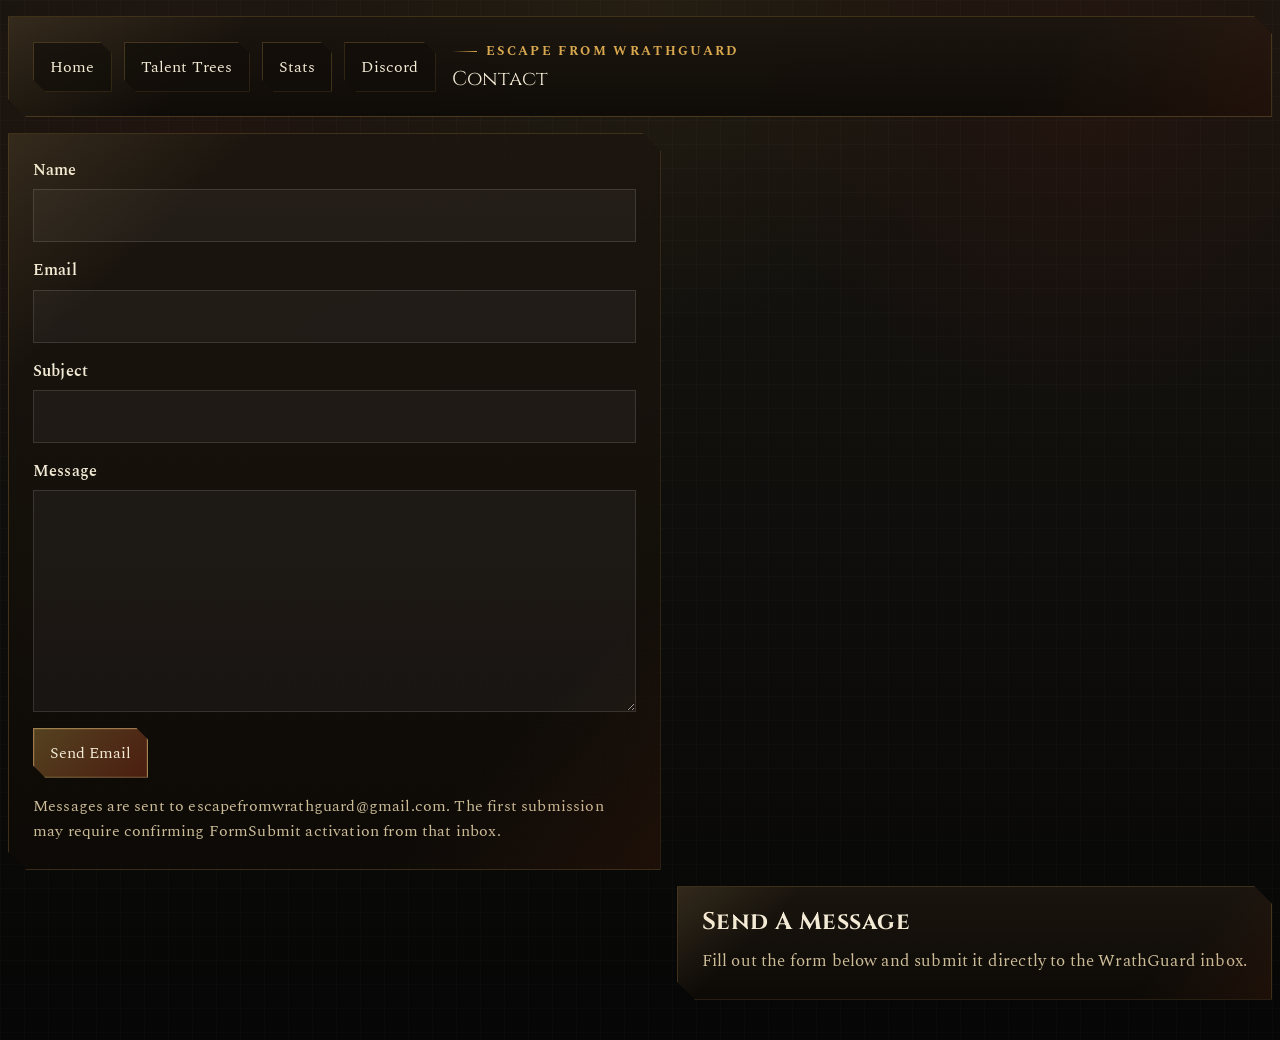
==== commit 171b749f: "okay on the contact page remove where it says Direct contact and Mail destination also center the fo" ====
--- a/contact.html
+++ b/contact.html
@@ -8,7 +8,7 @@
     <link rel="preconnect" href="https://fonts.googleapis.com">
     <link rel="preconnect" href="https://fonts.gstatic.com" crossorigin>
     <link href="https://fonts.googleapis.com/css2?family=Cinzel:wght@500;700;800&family=Spectral:wght@400;500;600&display=swap" rel="stylesheet">
-    <link rel="stylesheet" href="css/style.css?v=20260525d">
+    <link rel="stylesheet" href="css/style.css?v=20260525e">
 </head>
 <body data-page="contact">
     <div class="viewer-shell">
@@ -27,15 +27,16 @@
 
         <main class="contact-main">
             <section class="tree-hero panel-cutout reveal-up">
-                <div class="eyebrow">Direct Contact</div>
                 <h1>Send A Message</h1>
-                <p class="tree-description">Fill out the form below and the Send Email button will open your default email app with your message addressed to the WrathGuard inbox.</p>
+                <p class="tree-description">Fill out the form below and submit it directly to the WrathGuard inbox.</p>
             </section>
 
             <section class="contact-grid reveal-up">
                 <article class="panel-cutout contact-panel">
-                    <div class="eyebrow">Standard Form</div>
-                    <form class="contact-form" id="contactForm">
+                    <form class="contact-form" id="contactForm" action="https://formsubmit.co/escapefromwrathguard@gmail.com" method="POST">
+                        <input type="hidden" name="_subject" value="Escape From WrathGuard Contact Form">
+                        <input type="hidden" name="_captcha" value="false">
+                        <input type="hidden" name="_template" value="table">
                         <label class="contact-field" for="contactName">
                             <span>Name</span>
                             <input class="contact-input" id="contactName" name="name" type="text" autocomplete="name" required>
@@ -55,20 +56,13 @@
                         <div class="contact-actions">
                             <button class="button-ornate" type="submit">Send Email</button>
                         </div>
+                        <p class="contact-note">Messages are sent to escapefromwrathguard@gmail.com. The first submission may require confirming FormSubmit activation from that inbox.</p>
                     </form>
                 </article>
-
-                <aside class="panel-cutout contact-panel contact-panel-side">
-                    <div class="eyebrow">Mail Destination</div>
-                    <h2 class="contact-side-title">escapefromwrathguard@gmail.com</h2>
-                    <p class="section-copy">This site is deployed as a static page, so sending uses your device's default email application with the completed form values already filled in.</p>
-                    <a class="button-ghost" href="mailto:escapefromwrathguard@gmail.com">Open Email App</a>
-                    <p class="contact-note">If no email app opens, copy the address above into your preferred email service.</p>
-                </aside>
             </section>
         </main>
     </div>
 
-    <script src="js/app.js?v=20260525d" defer></script>
+    <script src="js/app.js?v=20260525e" defer></script>
 </body>
 </html>
--- a/css/style.css
+++ b/css/style.css
@@ -862,18 +862,22 @@
     display: grid;
     gap: 1rem;
     margin-top: 1rem;
+    justify-items: center;
 }
 
 .contact-grid {
     display: grid;
-    grid-template-columns: minmax(0, 1.45fr) minmax(280px, 0.85fr);
+    grid-template-columns: minmax(0, 760px);
     gap: 1rem;
+    width: 100%;
+    justify-content: center;
 }
 
 .contact-panel {
     display: grid;
     gap: 1rem;
     padding: 1.5rem;
+    width: 100%;
 }
 
 .contact-form {
@@ -912,18 +916,6 @@
     display: flex;
     flex-wrap: wrap;
     gap: 0.75rem;
-}
-
-.contact-panel-side {
-    align-content: start;
-}
-
-.contact-side-title {
-    margin: 0;
-    font-family: "Cinzel", Georgia, serif;
-    font-size: clamp(1.5rem, 3vw, 2.2rem);
-    line-height: 1.15;
-    overflow-wrap: anywhere;
 }
 
 .contact-note {
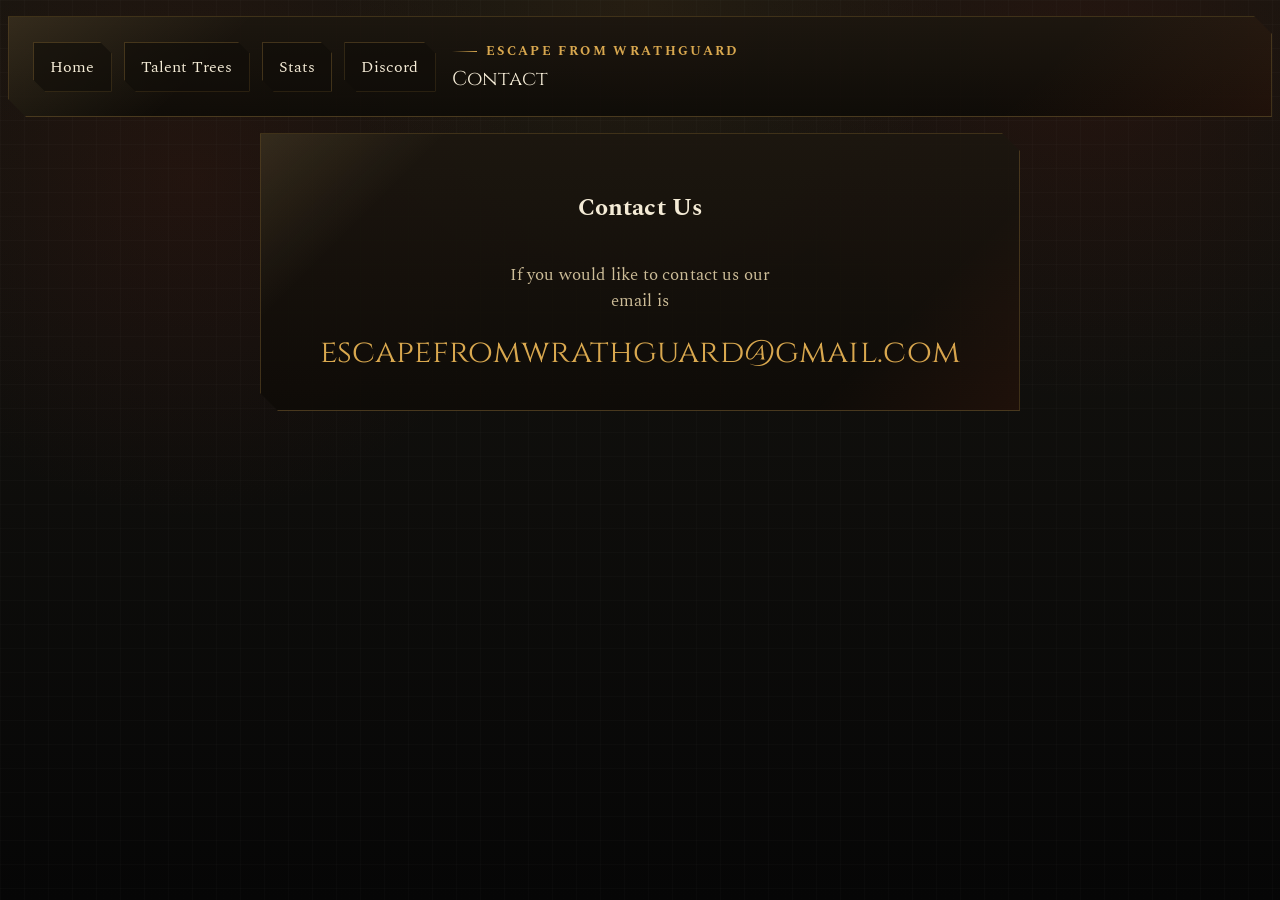
==== commit 24f3dd5b: "remove the send a message button from the bottom right of that page and center the form change the p" ====
--- a/contact.html
+++ b/contact.html
@@ -8,7 +8,7 @@
     <link rel="preconnect" href="https://fonts.googleapis.com">
     <link rel="preconnect" href="https://fonts.gstatic.com" crossorigin>
     <link href="https://fonts.googleapis.com/css2?family=Cinzel:wght@500;700;800&family=Spectral:wght@400;500;600&display=swap" rel="stylesheet">
-    <link rel="stylesheet" href="css/style.css?v=20260525e">
+    <link rel="stylesheet" href="css/style.css?v=20260525f">
 </head>
 <body data-page="contact">
     <div class="viewer-shell">
@@ -26,43 +26,14 @@
         </header>
 
         <main class="contact-main">
-            <section class="tree-hero panel-cutout reveal-up">
-                <h1>Send A Message</h1>
-                <p class="tree-description">Fill out the form below and submit it directly to the WrathGuard inbox.</p>
-            </section>
-
-            <section class="contact-grid reveal-up">
-                <article class="panel-cutout contact-panel">
-                    <form class="contact-form" id="contactForm" action="https://formsubmit.co/escapefromwrathguard@gmail.com" method="POST">
-                        <input type="hidden" name="_subject" value="Escape From WrathGuard Contact Form">
-                        <input type="hidden" name="_captcha" value="false">
-                        <input type="hidden" name="_template" value="table">
-                        <label class="contact-field" for="contactName">
-                            <span>Name</span>
-                            <input class="contact-input" id="contactName" name="name" type="text" autocomplete="name" required>
-                        </label>
-                        <label class="contact-field" for="contactEmail">
-                            <span>Email</span>
-                            <input class="contact-input" id="contactEmail" name="email" type="email" autocomplete="email" required>
-                        </label>
-                        <label class="contact-field" for="contactSubject">
-                            <span>Subject</span>
-                            <input class="contact-input" id="contactSubject" name="subject" type="text" required>
-                        </label>
-                        <label class="contact-field" for="contactMessage">
-                            <span>Message</span>
-                            <textarea class="contact-input contact-textarea" id="contactMessage" name="message" rows="8" required></textarea>
-                        </label>
-                        <div class="contact-actions">
-                            <button class="button-ornate" type="submit">Send Email</button>
-                        </div>
-                        <p class="contact-note">Messages are sent to escapefromwrathguard@gmail.com. The first submission may require confirming FormSubmit activation from that inbox.</p>
-                    </form>
-                </article>
+            <section class="panel-cutout contact-card reveal-up">
+                <h1>Contact Us</h1>
+                <p class="tree-description contact-copy">If you would like to contact us our email is</p>
+                <a class="contact-email" href="mailto:escapefromwrathguard@gmail.com">escapefromwrathguard@gmail.com</a>
             </section>
         </main>
     </div>
 
-    <script src="js/app.js?v=20260525e" defer></script>
+    <script src="js/app.js?v=20260525f" defer></script>
 </body>
 </html>
--- a/css/style.css
+++ b/css/style.css
@@ -865,6 +865,30 @@
     justify-items: center;
 }
 
+.contact-card {
+    display: grid;
+    gap: 1rem;
+    width: min(760px, 100%);
+    padding: 2.25rem;
+    text-align: center;
+    justify-items: center;
+}
+
+.contact-copy {
+    max-width: 32ch;
+}
+
+.contact-email {
+    font-family: "Cinzel", Georgia, serif;
+    font-size: clamp(1.4rem, 3vw, 2rem);
+    color: var(--gold);
+    overflow-wrap: anywhere;
+}
+
+.contact-email:hover {
+    color: #f0cb84;
+}
+
 .contact-grid {
     display: grid;
     grid-template-columns: minmax(0, 760px);
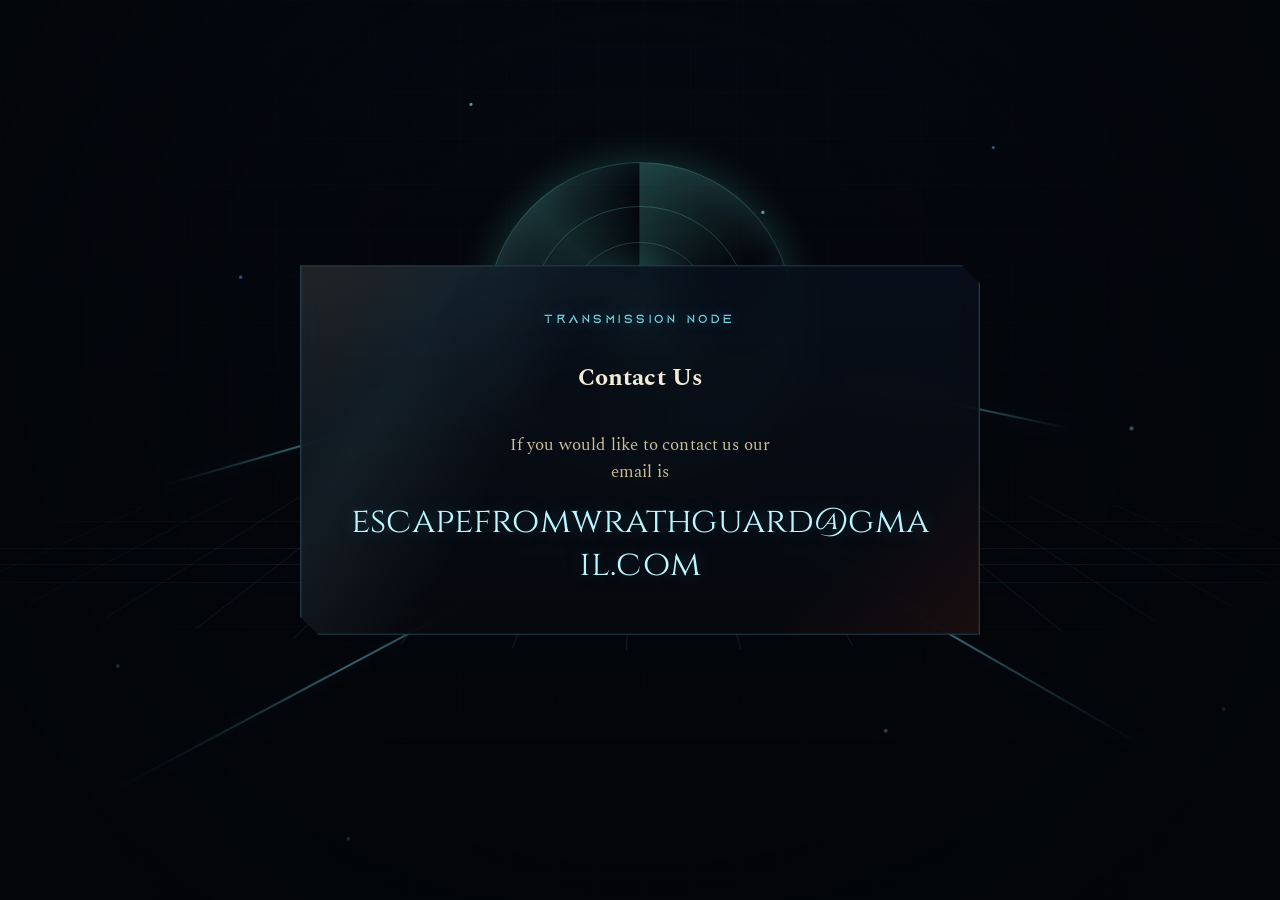
==== commit f29a95a8: "on the contact page in the background can you create a clever animation thing where it looks as thou" ====
--- a/contact.html
+++ b/contact.html
@@ -8,32 +8,31 @@
     <link rel="preconnect" href="https://fonts.googleapis.com">
     <link rel="preconnect" href="https://fonts.gstatic.com" crossorigin>
     <link href="https://fonts.googleapis.com/css2?family=Cinzel:wght@500;700;800&family=Spectral:wght@400;500;600&display=swap" rel="stylesheet">
-    <link rel="stylesheet" href="css/style.css?v=20260525f">
+    <link rel="stylesheet" href="css/style.css?v=20260525h">
 </head>
 <body data-page="contact">
-    <div class="viewer-shell">
-        <header class="viewer-topbar panel-cutout reveal-up">
-            <div class="viewer-topbar-links">
-                <a class="ghost-link" href="index.html">Home</a>
-                <a class="ghost-link" href="talent-tree.html">Talent Trees</a>
-                <a class="ghost-link" href="stats.html">Stats</a>
-                <a class="ghost-link" href="https://discord.gg/Rebn99J95F" target="_blank" rel="noreferrer">Discord</a>
-            </div>
-            <div class="viewer-branding">
-                <div class="eyebrow">Escape From Wrathguard</div>
-                <div class="viewer-brand-title">Contact</div>
-            </div>
-        </header>
+    <main class="contact-scene">
+        <div class="contact-cyberspace" aria-hidden="true">
+            <div class="cyber-stars"></div>
+            <div class="cyber-haze"></div>
+            <div class="cyber-runway"></div>
+            <div class="cyber-gate"></div>
+            <div class="data-stream data-stream-one"></div>
+            <div class="data-stream data-stream-two"></div>
+            <div class="data-stream data-stream-three"></div>
+            <div class="data-stream data-stream-four"></div>
+            <div class="email-packet email-packet-one"></div>
+            <div class="email-packet email-packet-two"></div>
+            <div class="email-packet email-packet-three"></div>
+            <div class="email-packet email-packet-four"></div>
+        </div>
 
-        <main class="contact-main">
-            <section class="panel-cutout contact-card reveal-up">
-                <h1>Contact Us</h1>
-                <p class="tree-description contact-copy">If you would like to contact us our email is</p>
-                <a class="contact-email" href="mailto:escapefromwrathguard@gmail.com">escapefromwrathguard@gmail.com</a>
-            </section>
-        </main>
-    </div>
-
-    <script src="js/app.js?v=20260525f" defer></script>
+        <section class="panel-cutout contact-card reveal-up">
+            <div class="contact-kicker">Transmission Node</div>
+            <h1>Contact Us</h1>
+            <p class="tree-description contact-copy">If you would like to contact us our email is</p>
+            <a class="contact-email" href="mailto:escapefromwrathguard@gmail.com">escapefromwrathguard@gmail.com</a>
+        </section>
+    </main>
 </body>
 </html>
--- a/css/style.css
+++ b/css/style.css
@@ -858,94 +858,508 @@
     margin-top: 1rem;
 }
 
-.contact-main {
+body[data-page="contact"] {
+    overflow: hidden;
+    background:
+        radial-gradient(circle at 50% 12%, rgba(90, 233, 255, 0.14), transparent 0 24%),
+        radial-gradient(circle at 18% 78%, rgba(66, 126, 255, 0.12), transparent 0 22%),
+        linear-gradient(180deg, #060912 0%, #04060b 55%, #030509 100%);
+}
+
+.contact-scene {
+    position: relative;
+    display: grid;
+    place-items: center;
+    min-height: 100vh;
+    padding: clamp(1rem, 3vw, 2.5rem);
+    overflow: hidden;
+    isolation: isolate;
+}
+
+.contact-cyberspace {
+    position: absolute;
+    inset: 0;
+    z-index: 0;
+    overflow: hidden;
+    pointer-events: none;
+}
+
+.contact-cyberspace::before,
+.contact-cyberspace::after {
+    content: "";
+    position: absolute;
+    inset: 0;
+}
+
+.contact-cyberspace::before {
+    background:
+        linear-gradient(rgba(122, 224, 255, 0.045) 1px, transparent 1px),
+        linear-gradient(90deg, rgba(122, 224, 255, 0.035) 1px, transparent 1px);
+    background-size: 46px 46px;
+    opacity: 0.35;
+}
+
+.contact-cyberspace::after {
+    background:
+        radial-gradient(circle at 50% 50%, transparent 0 42%, rgba(3, 5, 9, 0.4) 68%, rgba(3, 5, 9, 0.88) 100%),
+        linear-gradient(180deg, rgba(0, 0, 0, 0), rgba(3, 5, 9, 0.54));
+}
+
+.cyber-stars,
+.cyber-haze,
+.cyber-runway,
+.cyber-gate,
+.data-stream,
+.email-packet {
+    position: absolute;
+}
+
+.cyber-stars {
+    inset: -10%;
+    background:
+        radial-gradient(circle at 8% 16%, rgba(154, 244, 255, 0.88) 0 1px, transparent 2px),
+        radial-gradient(circle at 16% 70%, rgba(154, 244, 255, 0.62) 0 1.2px, transparent 2.4px),
+        radial-gradient(circle at 24% 34%, rgba(115, 186, 255, 0.72) 0 1.1px, transparent 2.3px),
+        radial-gradient(circle at 39% 18%, rgba(154, 244, 255, 0.88) 0 1px, transparent 2px),
+        radial-gradient(circle at 46% 64%, rgba(112, 207, 255, 0.7) 0 1.3px, transparent 2.5px),
+        radial-gradient(circle at 58% 28%, rgba(154, 244, 255, 0.8) 0 1.1px, transparent 2.2px),
+        radial-gradient(circle at 66% 76%, rgba(154, 244, 255, 0.58) 0 1.2px, transparent 2.5px),
+        radial-gradient(circle at 73% 22%, rgba(115, 186, 255, 0.82) 0 1px, transparent 2px),
+        radial-gradient(circle at 82% 48%, rgba(154, 244, 255, 0.76) 0 1.3px, transparent 2.6px),
+        radial-gradient(circle at 92% 20%, rgba(154, 244, 255, 0.64) 0 1px, transparent 2px),
+        radial-gradient(circle at 88% 74%, rgba(115, 186, 255, 0.72) 0 1.2px, transparent 2.4px),
+        radial-gradient(circle at 31% 86%, rgba(154, 244, 255, 0.56) 0 1.1px, transparent 2.3px);
+    opacity: 0.85;
+    animation: starfield-drift 18s linear infinite;
+}
+
+.cyber-haze {
+    inset: -15%;
+    background:
+        radial-gradient(circle at 50% 20%, rgba(104, 255, 228, 0.24), transparent 0 16%),
+        radial-gradient(circle at 24% 82%, rgba(80, 126, 255, 0.22), transparent 0 20%),
+        radial-gradient(circle at 80% 68%, rgba(0, 215, 255, 0.16), transparent 0 18%);
+    filter: blur(42px);
+    opacity: 0.9;
+    animation: haze-orbit 14s ease-in-out infinite;
+}
+
+.cyber-runway {
+    left: 50%;
+    top: 60%;
+    width: min(1300px, 135vw);
+    height: min(900px, 82vh);
+    transform: translate(-50%, -50%) perspective(1200px) rotateX(78deg);
+    transform-origin: center center;
+    opacity: 0.9;
+}
+
+.cyber-runway::before,
+.cyber-runway::after {
+    content: "";
+    position: absolute;
+    inset: 0;
+    border-radius: 50%;
+}
+
+.cyber-runway::before {
+    background:
+        repeating-linear-gradient(90deg, rgba(101, 228, 255, 0.16) 0 1px, transparent 1px 80px),
+        repeating-linear-gradient(180deg, rgba(101, 228, 255, 0.14) 0 1px, transparent 1px 68px);
+    filter: drop-shadow(0 0 18px rgba(81, 220, 255, 0.2));
+    animation: runway-scroll 10s linear infinite;
+}
+
+.cyber-runway::after {
+    background: radial-gradient(circle at 50% 18%, rgba(105, 255, 228, 0.12), transparent 0 18%);
+    filter: blur(10px);
+    animation: runway-breathe 6s ease-in-out infinite;
+}
+
+.cyber-gate {
+    left: 50%;
+    top: 18%;
+    width: clamp(12rem, 24vw, 21rem);
+    aspect-ratio: 1;
+    transform: translateX(-50%);
+    border-radius: 50%;
+    border: 1px solid rgba(137, 255, 230, 0.24);
+    background:
+        radial-gradient(circle, rgba(199, 255, 248, 0.38), rgba(91, 255, 221, 0.12) 14%, rgba(4, 16, 24, 0.26) 34%, transparent 62%),
+        conic-gradient(from 0deg, rgba(117, 255, 228, 0.24), transparent 18%, rgba(117, 255, 228, 0.14) 40%, transparent 62%, rgba(117, 255, 228, 0.18) 88%, transparent);
+    box-shadow:
+        0 0 38px rgba(89, 255, 222, 0.22),
+        inset 0 0 36px rgba(130, 238, 255, 0.12);
+    animation: gate-spin 16s linear infinite;
+}
+
+.cyber-gate::before,
+.cyber-gate::after {
+    content: "";
+    position: absolute;
+    inset: 14%;
+    border-radius: 50%;
+    border: 1px solid rgba(147, 255, 232, 0.22);
+}
+
+.cyber-gate::before {
+    inset: 26%;
+    animation: gate-core-pulse 4.6s ease-in-out infinite;
+}
+
+.cyber-gate::after {
+    animation: gate-wave 3.2s ease-out infinite;
+}
+
+.data-stream {
+    height: 2px;
+    background: linear-gradient(90deg, transparent, rgba(126, 240, 255, 0.9), transparent);
+    box-shadow: 0 0 18px rgba(92, 223, 255, 0.34);
+    opacity: 0.78;
+}
+
+.data-stream-one {
+    left: 6%;
+    top: 74%;
+    width: 42%;
+    transform: rotate(-28deg);
+    animation: stream-flow 4.2s linear infinite;
+}
+
+.data-stream-two {
+    right: 8%;
+    top: 71%;
+    width: 34%;
+    transform: rotate(30deg);
+    animation: stream-flow 4.8s linear infinite -1.2s;
+}
+
+.data-stream-three {
+    left: 12%;
+    top: 48%;
+    width: 30%;
+    transform: rotate(-16deg);
+    animation: stream-flow 3.9s linear infinite -0.8s;
+}
+
+.data-stream-four {
+    right: 16%;
+    top: 44%;
+    width: 24%;
+    transform: rotate(12deg);
+    animation: stream-flow 5.1s linear infinite -2.1s;
+}
+
+.email-packet {
+    width: 4.6rem;
+    height: 2.9rem;
+    border-radius: 0.45rem;
+    border: 1px solid rgba(182, 245, 255, 0.76);
+    background:
+        linear-gradient(180deg, rgba(187, 249, 255, 0.32), rgba(52, 86, 112, 0.16)),
+        rgba(7, 18, 28, 0.5);
+    box-shadow:
+        0 0 22px rgba(82, 225, 255, 0.28),
+        inset 0 0 16px rgba(190, 247, 255, 0.12);
+    opacity: 0;
+}
+
+.email-packet::before,
+.email-packet::after {
+    content: "";
+    position: absolute;
+}
+
+.email-packet::before {
+    inset: 0.54rem 0.7rem auto;
+    height: 1px;
+    background: rgba(212, 251, 255, 0.78);
+    box-shadow: 0 0 8px rgba(212, 251, 255, 0.26), 0 0.55rem 0 rgba(212, 251, 255, 0.4);
+}
+
+.email-packet::after {
+    left: 0.58rem;
+    bottom: 0.42rem;
+    width: 2.8rem;
+    height: 2.8rem;
+    border-top: 1px solid rgba(182, 245, 255, 0.7);
+    border-right: 1px solid rgba(182, 245, 255, 0.7);
+    transform: rotate(-45deg) scale(0.56);
+    transform-origin: bottom left;
+}
+
+.email-packet-one {
+    left: 10%;
+    top: 76%;
+    animation: packet-flight-one 8.6s linear infinite;
+}
+
+.email-packet-two {
+    right: 12%;
+    top: 79%;
+    animation: packet-flight-two 9.8s linear infinite -2.8s;
+}
+
+.email-packet-three {
+    left: 14%;
+    top: 55%;
+    animation: packet-flight-three 7.9s linear infinite -1.6s;
+}
+
+.email-packet-four {
+    right: 18%;
+    top: 58%;
+    animation: packet-flight-four 10.4s linear infinite -5.2s;
+}
+
+.contact-card {
+    z-index: 1;
     display: grid;
     gap: 1rem;
-    margin-top: 1rem;
-    justify-items: center;
-}
-
-.contact-card {
-    display: grid;
-    gap: 1rem;
-    width: min(760px, 100%);
-    padding: 2.25rem;
+    width: min(680px, calc(100% - 1rem));
+    padding: clamp(1.75rem, 4vw, 3rem);
     text-align: center;
     justify-items: center;
+    background: linear-gradient(180deg, rgba(8, 16, 28, 0.8), rgba(8, 9, 14, 0.9));
+    border-color: rgba(118, 233, 255, 0.22);
+    box-shadow: 0 28px 90px rgba(0, 0, 0, 0.42), inset 0 0 0 1px rgba(148, 240, 255, 0.06);
+    backdrop-filter: blur(16px);
+}
+
+.contact-card::after {
+    content: "";
+    position: absolute;
+    inset: 0;
+    pointer-events: none;
+    background: linear-gradient(120deg, transparent 0%, rgba(164, 244, 255, 0.08) 18%, transparent 36%);
+}
+
+.contact-kicker {
+    font-family: "Aquire", "Cinzel", Georgia, serif;
+    font-size: 0.78rem;
+    letter-spacing: 0.28em;
+    text-transform: uppercase;
+    color: rgba(134, 241, 255, 0.88);
+    text-shadow: 0 0 14px rgba(89, 220, 255, 0.34);
 }
 
 .contact-copy {
-    max-width: 32ch;
+    max-width: 30ch;
 }
 
 .contact-email {
     font-family: "Cinzel", Georgia, serif;
-    font-size: clamp(1.4rem, 3vw, 2rem);
-    color: var(--gold);
+    font-size: clamp(1.45rem, 3vw, 2.2rem);
+    line-height: 1.2;
+    color: #baf7ff;
+    text-shadow: 0 0 18px rgba(100, 228, 255, 0.26);
     overflow-wrap: anywhere;
+    transition: color 160ms ease, text-shadow 160ms ease, transform 160ms ease;
 }
 
 .contact-email:hover {
     color: #f0cb84;
-}
-
-.contact-grid {
-    display: grid;
-    grid-template-columns: minmax(0, 760px);
-    gap: 1rem;
-    width: 100%;
-    justify-content: center;
-}
-
-.contact-panel {
-    display: grid;
-    gap: 1rem;
-    padding: 1.5rem;
-    width: 100%;
-}
-
-.contact-form {
-    display: grid;
-    gap: 1rem;
-}
-
-.contact-field {
-    display: grid;
-    gap: 0.45rem;
-    color: var(--text);
-    font-weight: 600;
-}
-
-.contact-input {
-    width: 100%;
-    min-height: 46px;
-    padding: 0.85rem 0.95rem;
-    border: 1px solid rgba(255, 255, 255, 0.12);
-    background: rgba(255, 255, 255, 0.04);
-    color: var(--text);
-    font: inherit;
-}
-
-.contact-input:focus {
-    outline: 1px solid var(--stroke-strong);
-    outline-offset: 0;
-}
-
-.contact-textarea {
-    min-height: 220px;
-    resize: vertical;
-}
-
-.contact-actions {
-    display: flex;
-    flex-wrap: wrap;
-    gap: 0.75rem;
-}
-
-.contact-note {
-    margin: 0;
-    color: var(--muted);
-    line-height: 1.6;
+    text-shadow: 0 0 20px rgba(240, 203, 132, 0.24);
+    transform: translateY(-1px);
+}
+
+@keyframes starfield-drift {
+    0% {
+        transform: translate3d(0, 0, 0);
+    }
+
+    100% {
+        transform: translate3d(3%, 6%, 0);
+    }
+}
+
+@keyframes haze-orbit {
+    0%,
+    100% {
+        transform: translate3d(0, 0, 0) scale(1);
+    }
+
+    50% {
+        transform: translate3d(2%, -2%, 0) scale(1.08);
+    }
+}
+
+@keyframes runway-scroll {
+    0% {
+        background-position: 0 0, 0 0;
+    }
+
+    100% {
+        background-position: 80px 0, 0 68px;
+    }
+}
+
+@keyframes runway-breathe {
+    0%,
+    100% {
+        opacity: 0.4;
+        transform: scale(0.96);
+    }
+
+    50% {
+        opacity: 0.82;
+        transform: scale(1.04);
+    }
+}
+
+@keyframes gate-spin {
+    0% {
+        transform: translateX(-50%) rotate(0deg) scale(1);
+    }
+
+    50% {
+        transform: translateX(-50%) rotate(180deg) scale(1.04);
+    }
+
+    100% {
+        transform: translateX(-50%) rotate(360deg) scale(1);
+    }
+}
+
+@keyframes gate-core-pulse {
+    0%,
+    100% {
+        transform: scale(0.92);
+        opacity: 0.3;
+    }
+
+    50% {
+        transform: scale(1.08);
+        opacity: 0.7;
+    }
+}
+
+@keyframes gate-wave {
+    0% {
+        transform: scale(0.8);
+        opacity: 0.18;
+    }
+
+    70% {
+        transform: scale(1.14);
+        opacity: 0.4;
+    }
+
+    100% {
+        transform: scale(1.22);
+        opacity: 0;
+    }
+}
+
+@keyframes stream-flow {
+    0% {
+        opacity: 0.2;
+        filter: saturate(0.9);
+    }
+
+    50% {
+        opacity: 1;
+        filter: saturate(1.2);
+    }
+
+    100% {
+        opacity: 0.26;
+        filter: saturate(0.95);
+    }
+}
+
+@keyframes packet-flight-one {
+    0% {
+        opacity: 0;
+        transform: translate3d(0, 0, 0) scale(0.46) rotate(-18deg);
+    }
+
+    12% {
+        opacity: 0.95;
+    }
+
+    76% {
+        opacity: 0.96;
+    }
+
+    100% {
+        opacity: 0;
+        transform: translate3d(33rem, -34rem, 0) scale(1.08) rotate(8deg);
+    }
+}
+
+@keyframes packet-flight-two {
+    0% {
+        opacity: 0;
+        transform: translate3d(0, 0, 0) scale(0.42) rotate(16deg);
+    }
+
+    14% {
+        opacity: 0.92;
+    }
+
+    74% {
+        opacity: 0.92;
+    }
+
+    100% {
+        opacity: 0;
+        transform: translate3d(-28rem, -37rem, 0) scale(0.98) rotate(-10deg);
+    }
+}
+
+@keyframes packet-flight-three {
+    0% {
+        opacity: 0;
+        transform: translate3d(0, 0, 0) scale(0.36) rotate(-8deg);
+    }
+
+    18% {
+        opacity: 0.86;
+    }
+
+    72% {
+        opacity: 0.88;
+    }
+
+    100% {
+        opacity: 0;
+        transform: translate3d(24rem, -18rem, 0) scale(0.84) rotate(10deg);
+    }
+}
+
+@keyframes packet-flight-four {
+    0% {
+        opacity: 0;
+        transform: translate3d(0, 0, 0) scale(0.4) rotate(10deg);
+    }
+
+    16% {
+        opacity: 0.88;
+    }
+
+    72% {
+        opacity: 0.9;
+    }
+
+    100% {
+        opacity: 0;
+        transform: translate3d(-20rem, -22rem, 0) scale(0.9) rotate(-8deg);
+    }
+}
+
+@media (prefers-reduced-motion: reduce) {
+    .cyber-stars,
+    .cyber-haze,
+    .cyber-runway::before,
+    .cyber-runway::after,
+    .cyber-gate,
+    .cyber-gate::before,
+    .cyber-gate::after,
+    .data-stream,
+    .email-packet {
+        animation: none !important;
+    }
 }
 
 .viewer-main {
@@ -1797,6 +2211,39 @@
         width: 100%;
     }
 
+    .contact-scene {
+        padding: 1rem;
+    }
+
+    .cyber-runway {
+        top: 64%;
+        width: 180vw;
+        height: 74vh;
+    }
+
+    .cyber-gate {
+        top: 16%;
+        width: clamp(10rem, 42vw, 15rem);
+    }
+
+    .data-stream {
+        opacity: 0.54;
+    }
+
+    .email-packet {
+        width: 3.65rem;
+        height: 2.3rem;
+    }
+
+    .contact-card {
+        width: min(100%, calc(100% - 0.5rem));
+        padding: 1.5rem 1.25rem;
+    }
+
+    .contact-email {
+        font-size: clamp(1.2rem, 6vw, 1.6rem);
+    }
+
     .viewer-level-panel {
         width: 100%;
     }
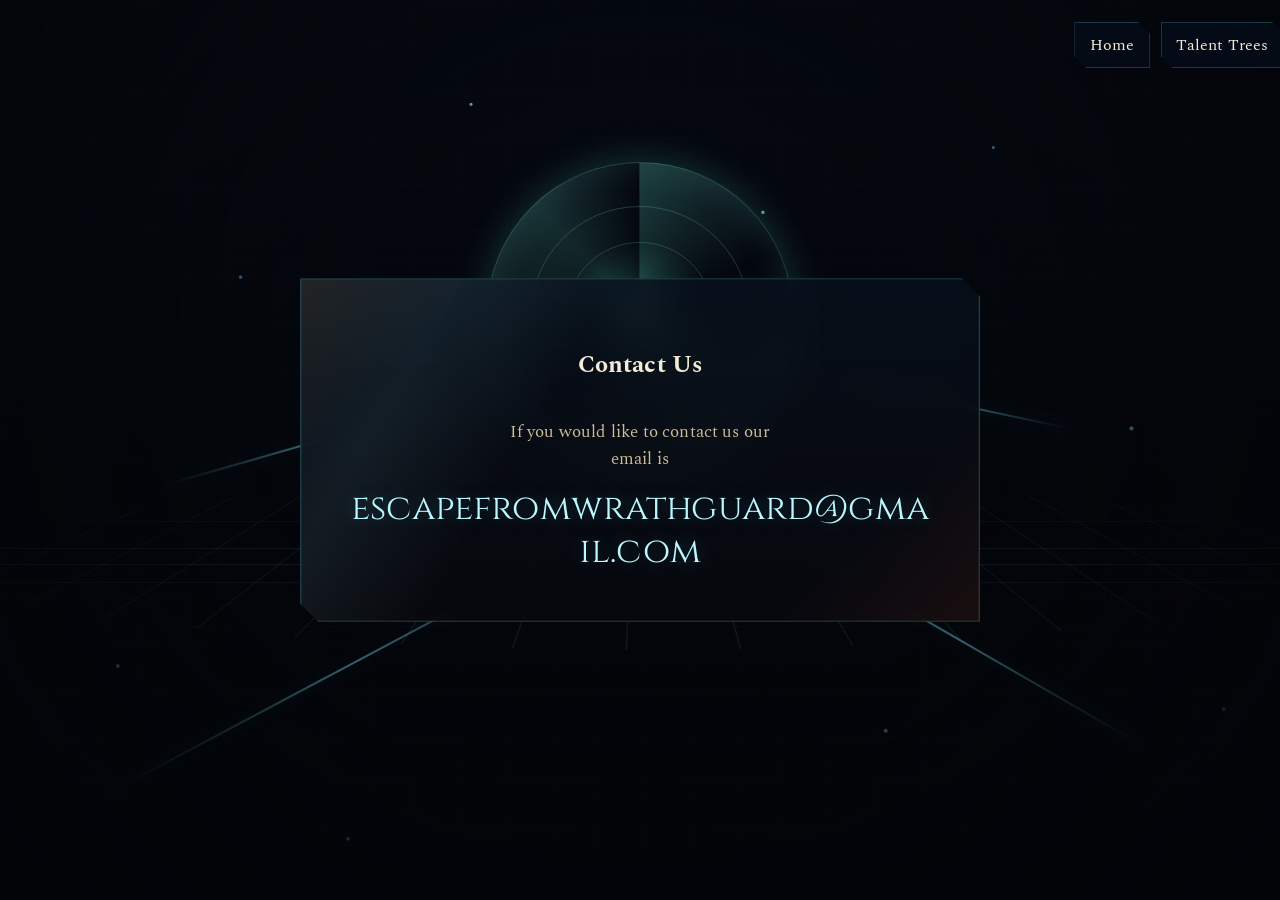
==== commit d777c9b3: "okay you removed the top banner from the contact page which allowed me to go back to other pages, fi" ====
--- a/contact.html
+++ b/contact.html
@@ -8,10 +8,17 @@
     <link rel="preconnect" href="https://fonts.googleapis.com">
     <link rel="preconnect" href="https://fonts.gstatic.com" crossorigin>
     <link href="https://fonts.googleapis.com/css2?family=Cinzel:wght@500;700;800&family=Spectral:wght@400;500;600&display=swap" rel="stylesheet">
-    <link rel="stylesheet" href="css/style.css?v=20260525h">
+    <link rel="stylesheet" href="css/style.css?v=20260525i">
 </head>
 <body data-page="contact">
     <main class="contact-scene">
+        <nav class="contact-nav reveal-up" aria-label="Contact page navigation">
+            <a class="ghost-link" href="index.html">Home</a>
+            <a class="ghost-link" href="talent-tree.html">Talent Trees</a>
+            <a class="ghost-link" href="stats.html">Stats</a>
+            <a class="ghost-link" href="https://discord.gg/Rebn99J95F" target="_blank" rel="noreferrer">Discord</a>
+        </nav>
+
         <div class="contact-cyberspace" aria-hidden="true">
             <div class="cyber-stars"></div>
             <div class="cyber-haze"></div>
@@ -28,7 +35,6 @@
         </div>
 
         <section class="panel-cutout contact-card reveal-up">
-            <div class="contact-kicker">Transmission Node</div>
             <h1>Contact Us</h1>
             <p class="tree-description contact-copy">If you would like to contact us our email is</p>
             <a class="contact-email" href="mailto:escapefromwrathguard@gmail.com">escapefromwrathguard@gmail.com</a>
--- a/css/style.css
+++ b/css/style.css
@@ -876,6 +876,31 @@
     isolation: isolate;
 }
 
+.contact-nav {
+    position: absolute;
+    top: clamp(0.85rem, 2vw, 1.35rem);
+    left: 50%;
+    z-index: 2;
+    display: flex;
+    flex-wrap: wrap;
+    justify-content: center;
+    gap: 0.7rem;
+    width: min(100%, calc(100% - 1.5rem));
+    transform: translateX(-50%);
+}
+
+.contact-nav .ghost-link {
+    min-height: 42px;
+    padding: 0.65rem 0.9rem;
+    background: rgba(7, 16, 28, 0.68);
+    border-color: rgba(118, 233, 255, 0.2);
+    backdrop-filter: blur(12px);
+}
+
+.contact-nav .ghost-link:hover {
+    border-color: rgba(240, 203, 132, 0.48);
+}
+
 .contact-cyberspace {
     position: absolute;
     inset: 0;
@@ -1134,15 +1159,6 @@
     background: linear-gradient(120deg, transparent 0%, rgba(164, 244, 255, 0.08) 18%, transparent 36%);
 }
 
-.contact-kicker {
-    font-family: "Aquire", "Cinzel", Georgia, serif;
-    font-size: 0.78rem;
-    letter-spacing: 0.28em;
-    text-transform: uppercase;
-    color: rgba(134, 241, 255, 0.88);
-    text-shadow: 0 0 14px rgba(89, 220, 255, 0.34);
-}
-
 .contact-copy {
     max-width: 30ch;
 }
@@ -2215,6 +2231,17 @@
         padding: 1rem;
     }
 
+    .contact-nav {
+        top: 0.75rem;
+        gap: 0.5rem;
+    }
+
+    .contact-nav .ghost-link {
+        min-height: 40px;
+        padding: 0.55rem 0.8rem;
+        font-size: 0.68rem;
+    }
+
     .cyber-runway {
         top: 64%;
         width: 180vw;
